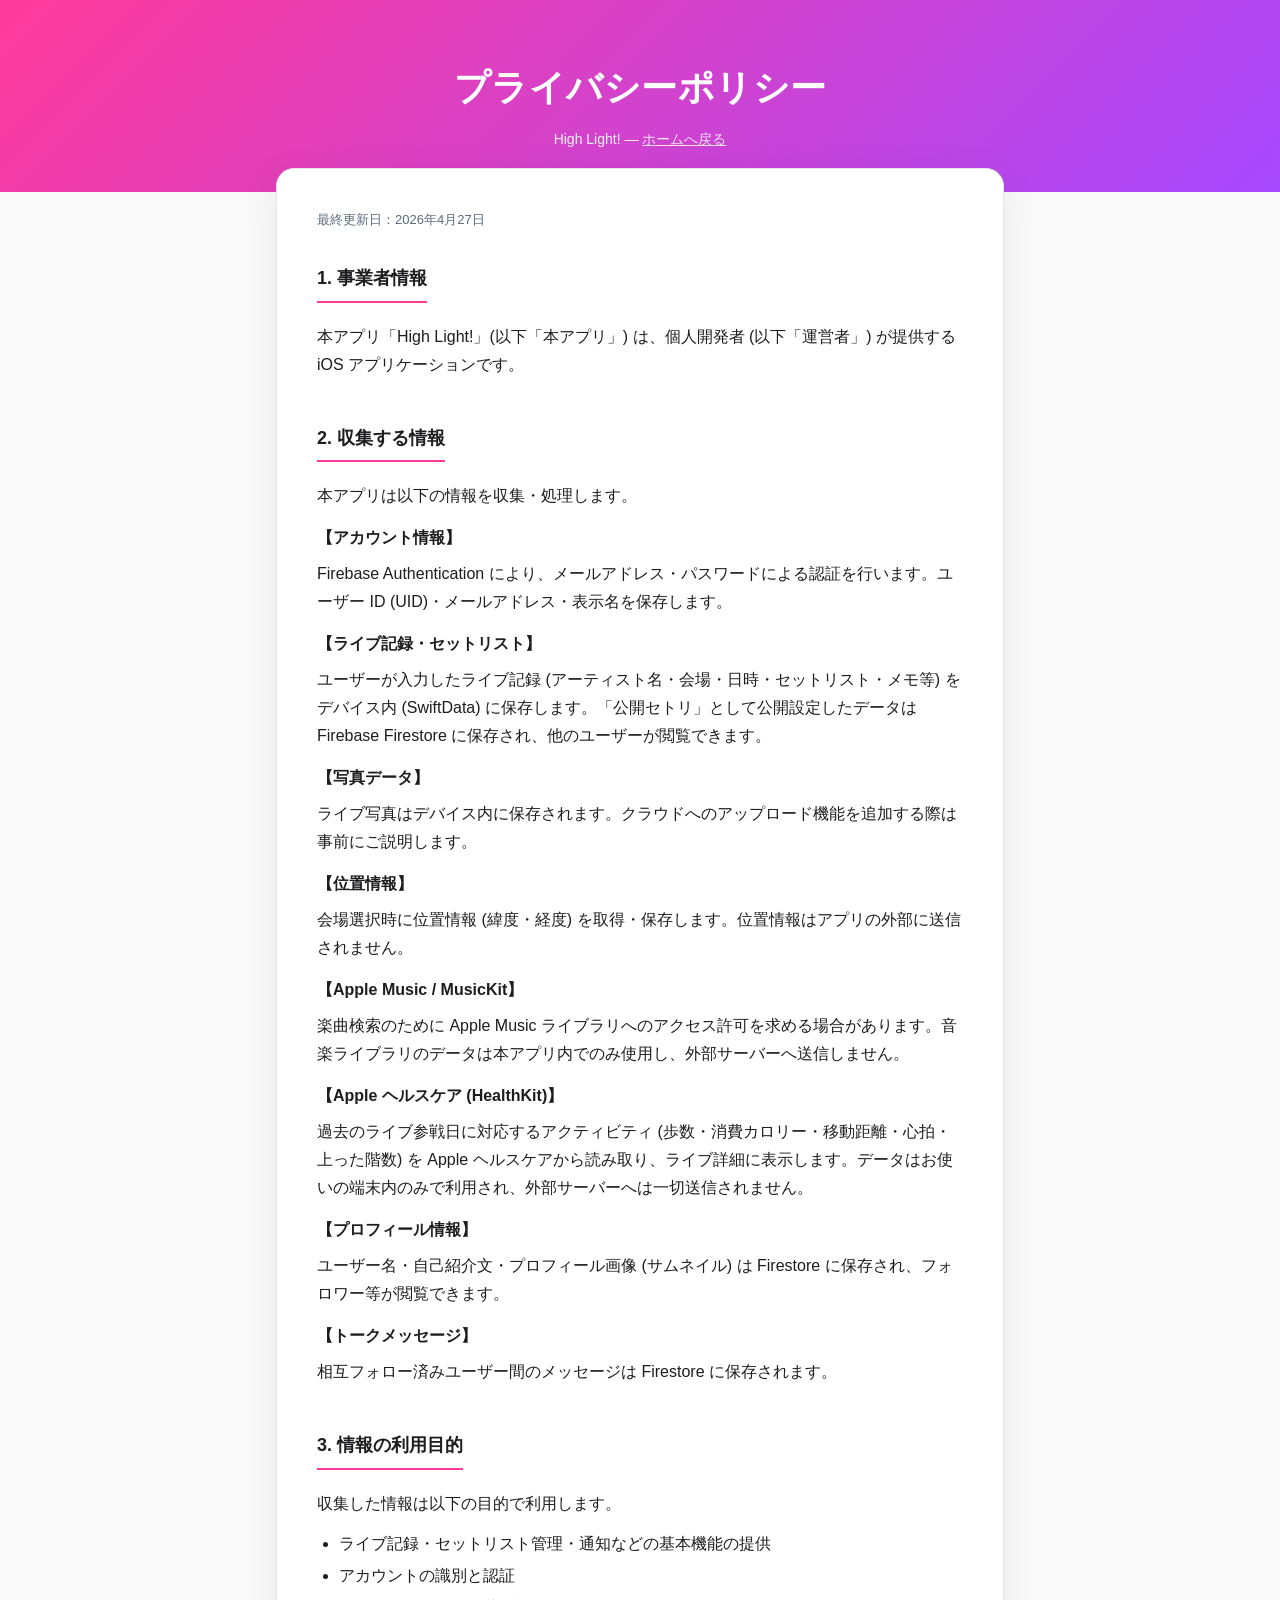
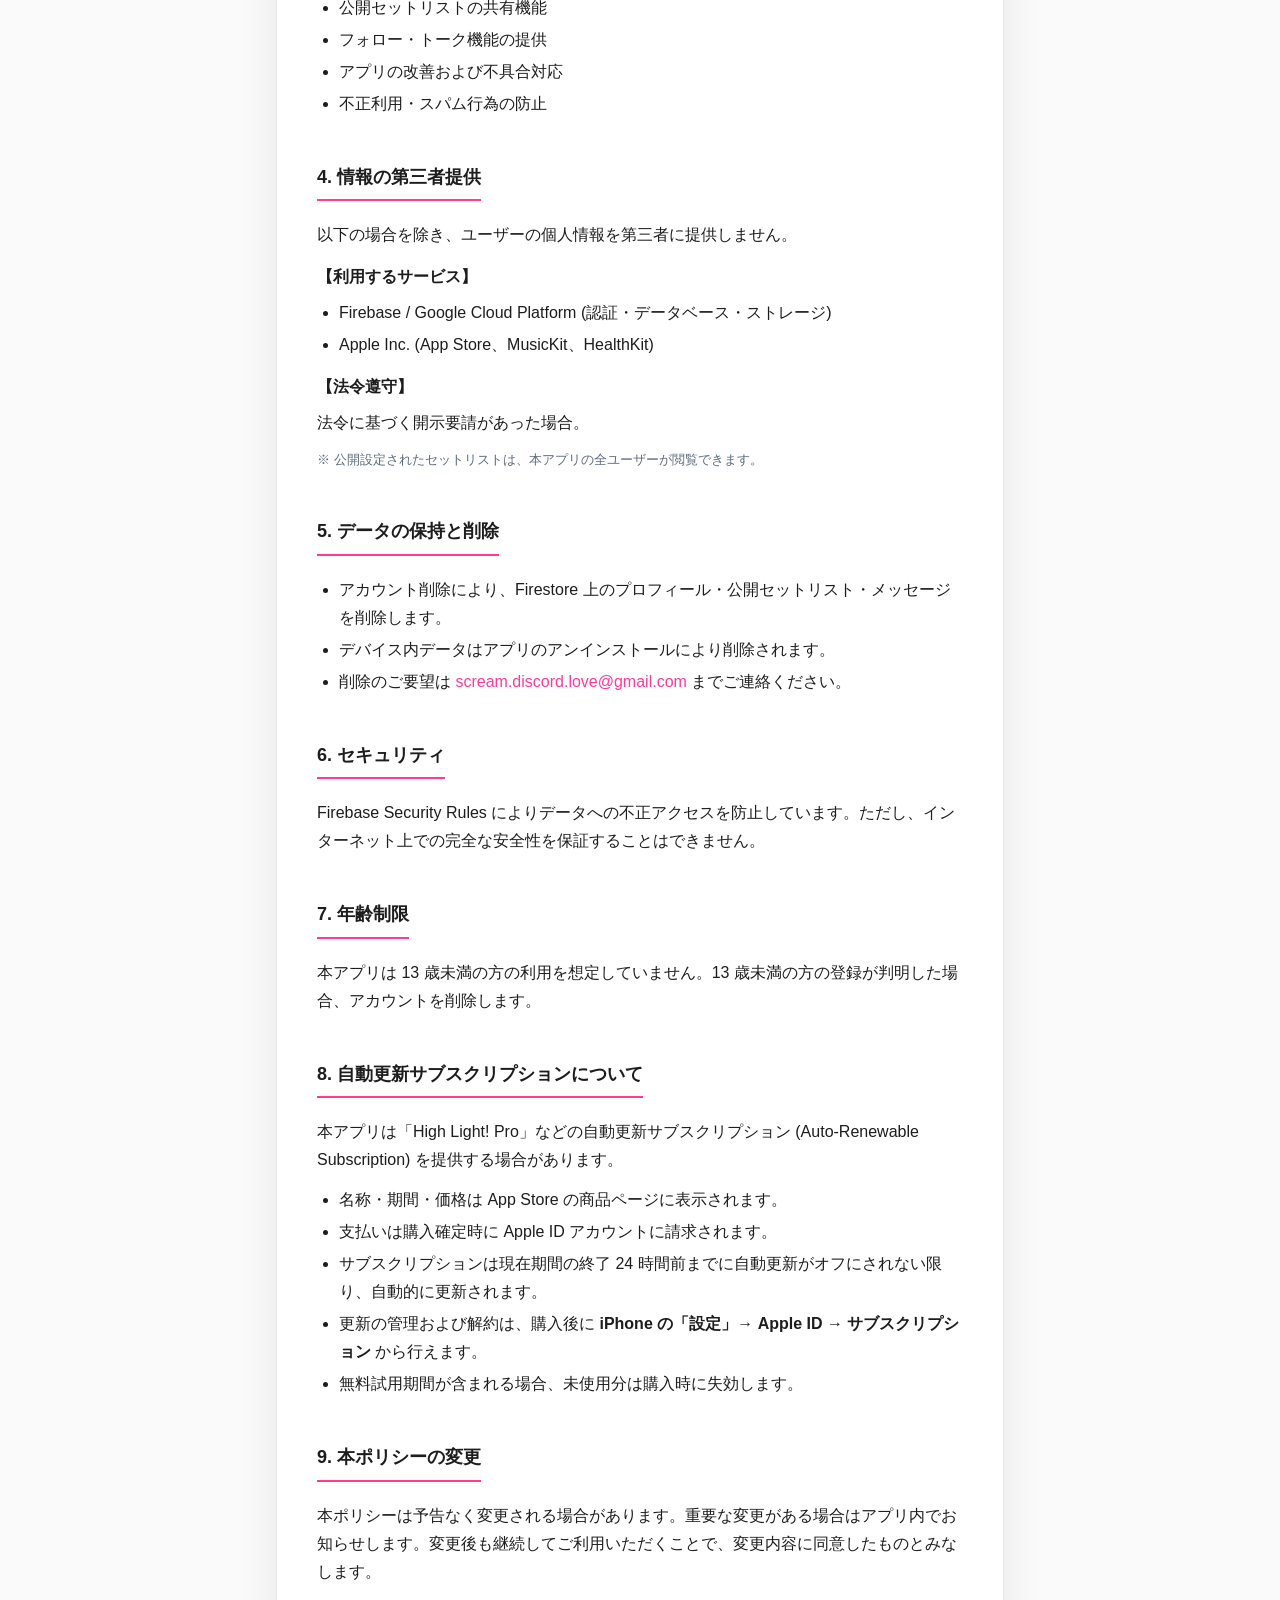
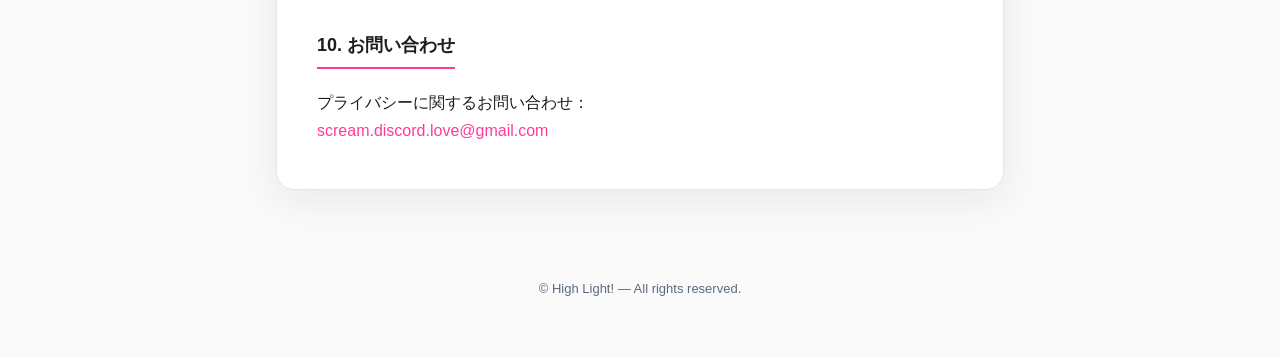
==== privacy.html @ 56b46f57 "feat(lp): プライバシーポリシーページを Web 公開 (privacy.html) App Store Review (Guideline 3.1.2(c)) で Privacy Polic" ====
<!DOCTYPE html>
<html lang="ja">
<head>
  <meta charset="UTF-8" />
  <meta name="viewport" content="width=device-width, initial-scale=1.0" />
  <title>プライバシーポリシー — High Light!</title>
  <meta name="description" content="High Light! のプライバシーポリシー。Firebase・MusicKit などを通じて収集する情報の取り扱いについて説明します。" />
  <meta name="robots" content="index, follow" />
  <link rel="canonical" href="https://ryu-infinity.github.io/High-Light-Pages/privacy.html" />
  <style>
    :root {
      --bg: #fafafa;
      --card: #ffffff;
      --text: #1d1d1f;
      --muted: #5b6b7d;
      --accent: #ff3b9a;
      --border: #e5e5ea;
    }
    * { box-sizing: border-box; }
    html, body { margin: 0; padding: 0; }
    body {
      background: var(--bg);
      color: var(--text);
      font-family: -apple-system, BlinkMacSystemFont, "Hiragino Sans", "Noto Sans JP", "Segoe UI", sans-serif;
      line-height: 1.75;
      -webkit-font-smoothing: antialiased;
      -webkit-text-size-adjust: 100%;
    }
    header {
      background: linear-gradient(135deg, #ff3b9a 0%, #a649ff 100%);
      color: #fff;
      padding: 56px 24px 40px;
      text-align: center;
    }
    header h1 { margin: 0 0 8px; font-size: clamp(28px, 5vw, 36px); font-weight: 800; letter-spacing: 0.5px; }
    header p { margin: 0; opacity: 0.92; font-size: 14px; }
    header a { color: #fff; text-decoration: underline; opacity: 0.92; }
    main {
      max-width: 760px;
      margin: -24px auto 64px;
      padding: 0 16px;
    }
    .card {
      background: var(--card);
      border-radius: 18px;
      padding: 32px clamp(20px, 4vw, 40px);
      box-shadow: 0 10px 40px rgba(20, 20, 40, 0.08);
      border: 1px solid var(--border);
    }
    .updated {
      font-size: 13px;
      color: var(--muted);
      margin-bottom: 28px;
    }
    h2 {
      font-size: 18px;
      font-weight: 700;
      margin: 32px 0 12px;
      padding-bottom: 6px;
      border-bottom: 2px solid var(--accent);
      display: inline-block;
    }
    h2:first-of-type { margin-top: 4px; }
    p { margin: 8px 0 12px; }
    ul { padding-left: 22px; margin: 8px 0 12px; }
    li { margin: 4px 0; }
    .subheading { font-weight: 700; margin: 14px 0 4px; color: var(--text); }
    .note { font-size: 13px; color: var(--muted); }
    a { color: var(--accent); text-decoration: none; }
    a:hover { text-decoration: underline; }
    footer {
      text-align: center;
      padding: 24px 16px 56px;
      color: var(--muted);
      font-size: 13px;
    }
  </style>
</head>
<body>
  <header>
    <h1>プライバシーポリシー</h1>
    <p>High Light! — <a href="https://ryu-infinity.github.io/High-Light-Pages/">ホームへ戻る</a></p>
  </header>

  <main>
    <article class="card">
      <p class="updated">最終更新日：2026年4月27日</p>

      <h2>1. 事業者情報</h2>
      <p>本アプリ「High Light!」(以下「本アプリ」) は、個人開発者 (以下「運営者」) が提供する iOS アプリケーションです。</p>

      <h2>2. 収集する情報</h2>
      <p>本アプリは以下の情報を収集・処理します。</p>

      <div class="subheading">【アカウント情報】</div>
      <p>Firebase Authentication により、メールアドレス・パスワードによる認証を行います。ユーザー ID (UID)・メールアドレス・表示名を保存します。</p>

      <div class="subheading">【ライブ記録・セットリスト】</div>
      <p>ユーザーが入力したライブ記録 (アーティスト名・会場・日時・セットリスト・メモ等) をデバイス内 (SwiftData) に保存します。「公開セトリ」として公開設定したデータは Firebase Firestore に保存され、他のユーザーが閲覧できます。</p>

      <div class="subheading">【写真データ】</div>
      <p>ライブ写真はデバイス内に保存されます。クラウドへのアップロード機能を追加する際は事前にご説明します。</p>

      <div class="subheading">【位置情報】</div>
      <p>会場選択時に位置情報 (緯度・経度) を取得・保存します。位置情報はアプリの外部に送信されません。</p>

      <div class="subheading">【Apple Music / MusicKit】</div>
      <p>楽曲検索のために Apple Music ライブラリへのアクセス許可を求める場合があります。音楽ライブラリのデータは本アプリ内でのみ使用し、外部サーバーへ送信しません。</p>

      <div class="subheading">【Apple ヘルスケア (HealthKit)】</div>
      <p>過去のライブ参戦日に対応するアクティビティ (歩数・消費カロリー・移動距離・心拍・上った階数) を Apple ヘルスケアから読み取り、ライブ詳細に表示します。データはお使いの端末内のみで利用され、外部サーバーへは一切送信されません。</p>

      <div class="subheading">【プロフィール情報】</div>
      <p>ユーザー名・自己紹介文・プロフィール画像 (サムネイル) は Firestore に保存され、フォロワー等が閲覧できます。</p>

      <div class="subheading">【トークメッセージ】</div>
      <p>相互フォロー済みユーザー間のメッセージは Firestore に保存されます。</p>

      <h2>3. 情報の利用目的</h2>
      <p>収集した情報は以下の目的で利用します。</p>
      <ul>
        <li>ライブ記録・セットリスト管理・通知などの基本機能の提供</li>
        <li>アカウントの識別と認証</li>
        <li>公開セットリストの共有機能</li>
        <li>フォロー・トーク機能の提供</li>
        <li>アプリの改善および不具合対応</li>
        <li>不正利用・スパム行為の防止</li>
      </ul>

      <h2>4. 情報の第三者提供</h2>
      <p>以下の場合を除き、ユーザーの個人情報を第三者に提供しません。</p>
      <div class="subheading">【利用するサービス】</div>
      <ul>
        <li>Firebase / Google Cloud Platform (認証・データベース・ストレージ)</li>
        <li>Apple Inc. (App Store、MusicKit、HealthKit)</li>
      </ul>
      <div class="subheading">【法令遵守】</div>
      <p>法令に基づく開示要請があった場合。</p>
      <p class="note">※ 公開設定されたセットリストは、本アプリの全ユーザーが閲覧できます。</p>

      <h2>5. データの保持と削除</h2>
      <ul>
        <li>アカウント削除により、Firestore 上のプロフィール・公開セットリスト・メッセージを削除します。</li>
        <li>デバイス内データはアプリのアンインストールにより削除されます。</li>
        <li>削除のご要望は <a href="mailto:scream.discord.love@gmail.com">scream.discord.love@gmail.com</a> までご連絡ください。</li>
      </ul>

      <h2>6. セキュリティ</h2>
      <p>Firebase Security Rules によりデータへの不正アクセスを防止しています。ただし、インターネット上での完全な安全性を保証することはできません。</p>

      <h2>7. 年齢制限</h2>
      <p>本アプリは 13 歳未満の方の利用を想定していません。13 歳未満の方の登録が判明した場合、アカウントを削除します。</p>

      <h2>8. 自動更新サブスクリプションについて</h2>
      <p>本アプリは「High Light! Pro」などの自動更新サブスクリプション (Auto-Renewable Subscription) を提供する場合があります。</p>
      <ul>
        <li>名称・期間・価格は App Store の商品ページに表示されます。</li>
        <li>支払いは購入確定時に Apple ID アカウントに請求されます。</li>
        <li>サブスクリプションは現在期間の終了 24 時間前までに自動更新がオフにされない限り、自動的に更新されます。</li>
        <li>更新の管理および解約は、購入後に <strong>iPhone の「設定」→ Apple ID → サブスクリプション</strong> から行えます。</li>
        <li>無料試用期間が含まれる場合、未使用分は購入時に失効します。</li>
      </ul>

      <h2>9. 本ポリシーの変更</h2>
      <p>本ポリシーは予告なく変更される場合があります。重要な変更がある場合はアプリ内でお知らせします。変更後も継続してご利用いただくことで、変更内容に同意したものとみなします。</p>

      <h2>10. お問い合わせ</h2>
      <p>プライバシーに関するお問い合わせ：<br />
      <a href="mailto:scream.discord.love@gmail.com">scream.discord.love@gmail.com</a></p>
    </article>
  </main>

  <footer>
    &copy; High Light! — All rights reserved.
  </footer>
</body>
</html>
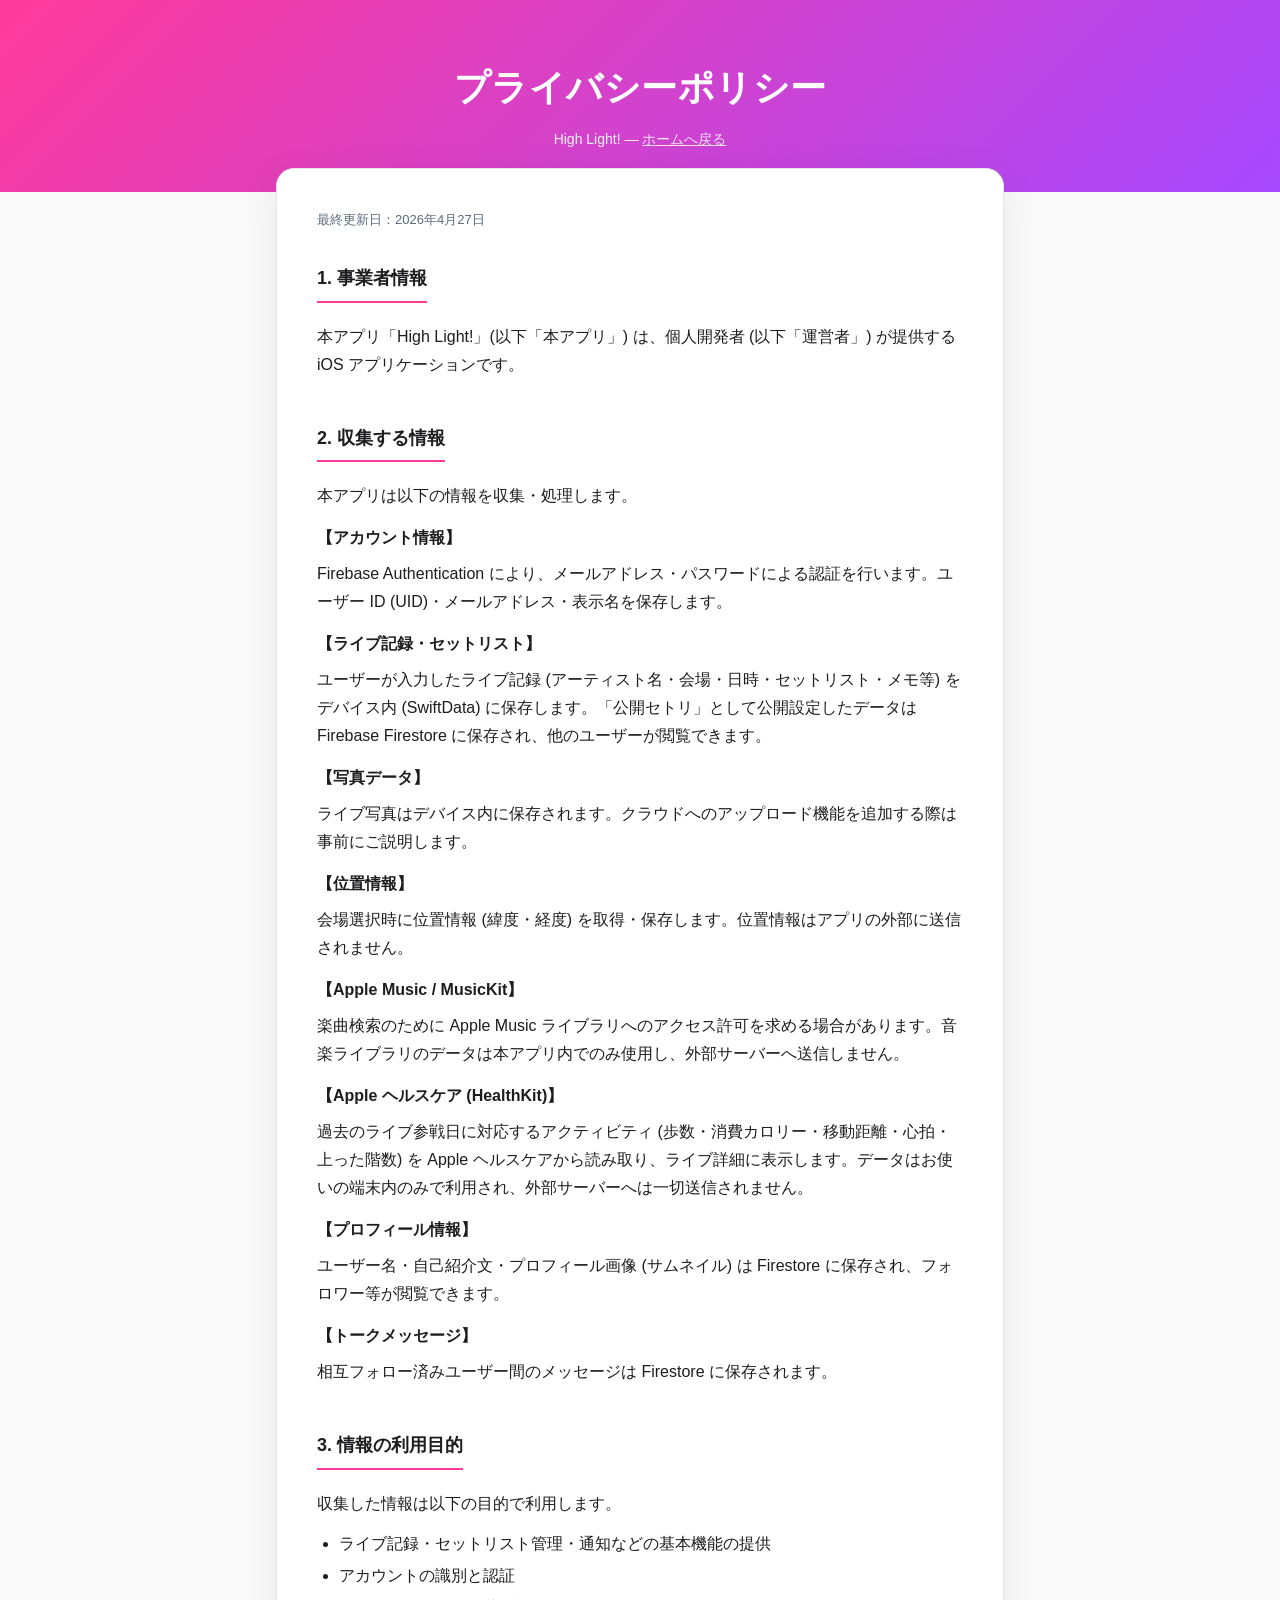
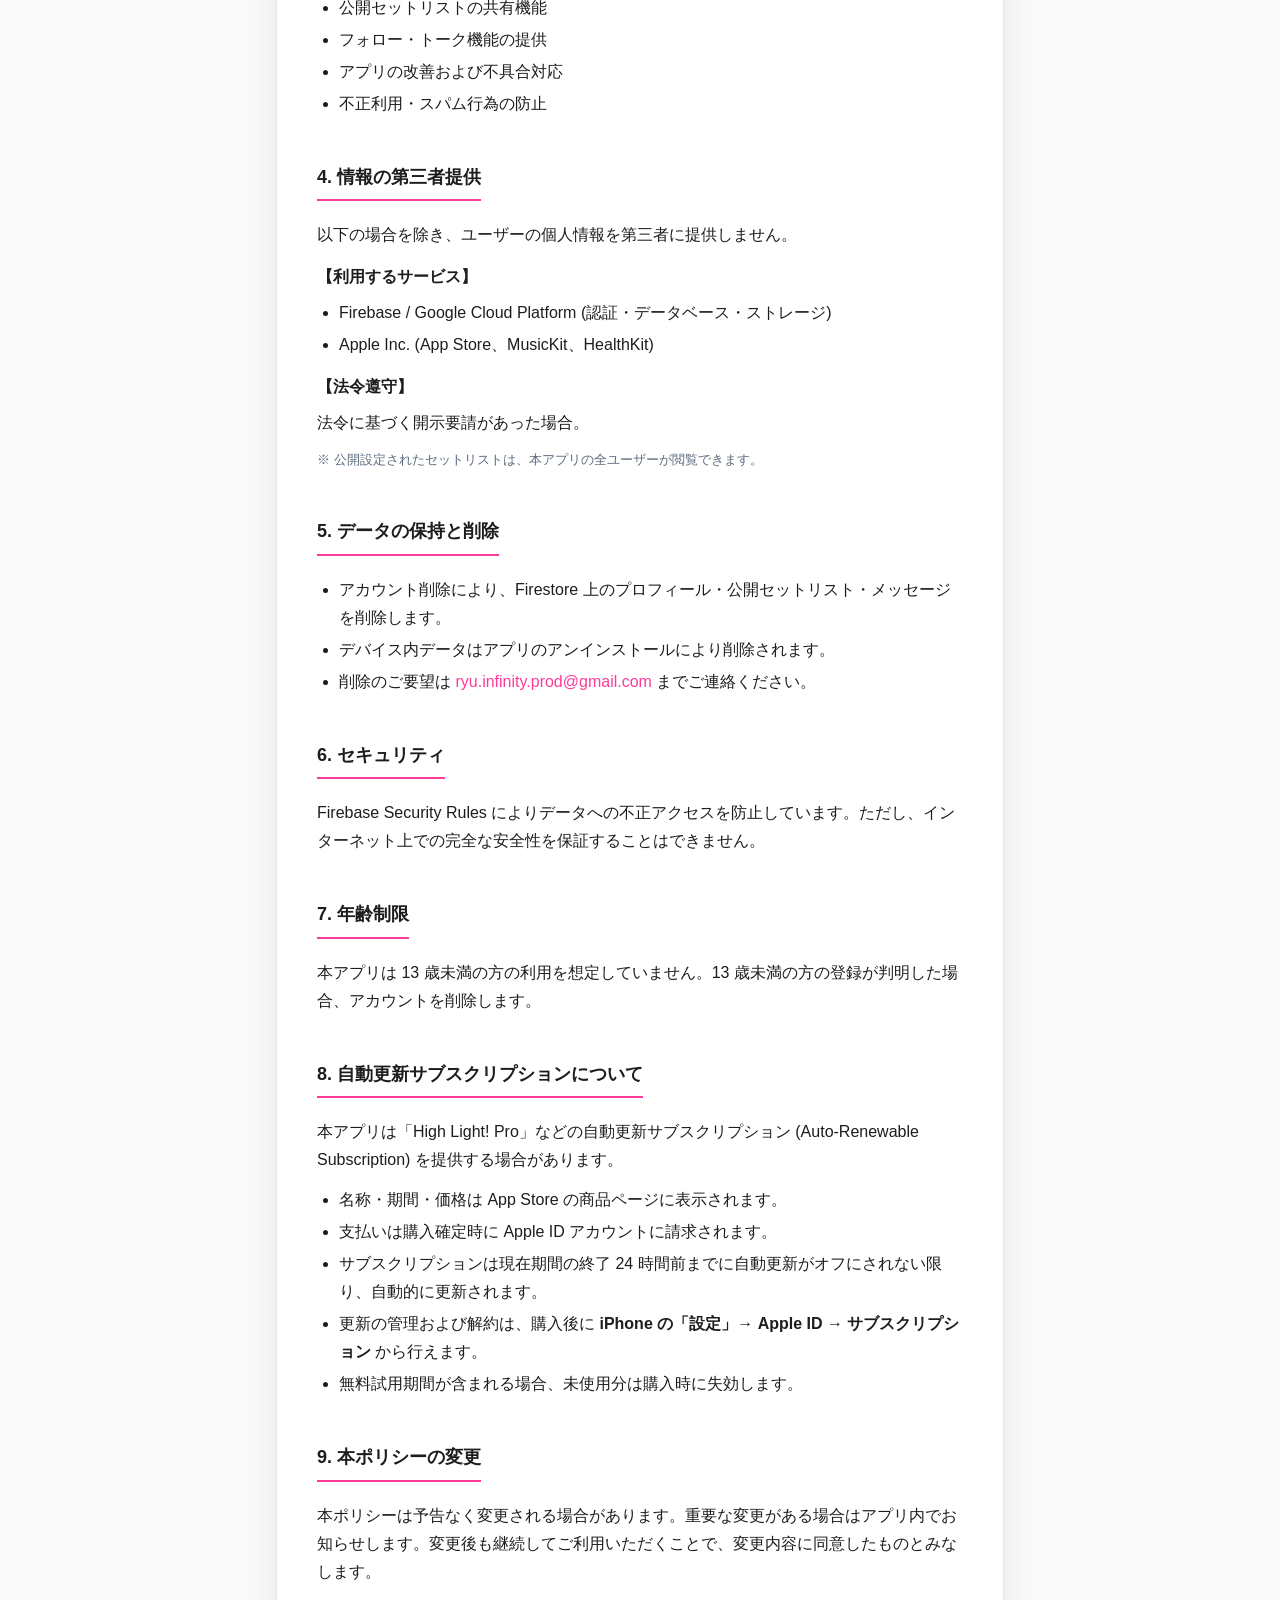
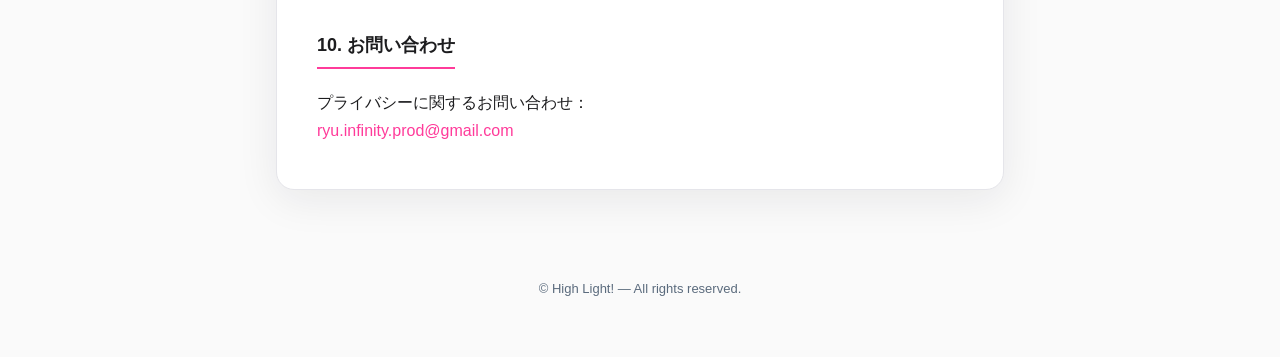
==== commit 3bf8b20a: "docs: お問い合わせ先メールをryu.infinity.prod@gmail.comに統一 オトノハのサポート/プライバシー、およびHigh Light!プライバシーの 連絡先メールアドレスを差し" ====
--- a/privacy.html
+++ b/privacy.html
@@ -142,7 +142,7 @@
       <ul>
         <li>アカウント削除により、Firestore 上のプロフィール・公開セットリスト・メッセージを削除します。</li>
         <li>デバイス内データはアプリのアンインストールにより削除されます。</li>
-        <li>削除のご要望は <a href="mailto:scream.discord.love@gmail.com">scream.discord.love@gmail.com</a> までご連絡ください。</li>
+        <li>削除のご要望は <a href="mailto:ryu.infinity.prod@gmail.com">ryu.infinity.prod@gmail.com</a> までご連絡ください。</li>
       </ul>
 
       <h2>6. セキュリティ</h2>
@@ -166,7 +166,7 @@
 
       <h2>10. お問い合わせ</h2>
       <p>プライバシーに関するお問い合わせ：<br />
-      <a href="mailto:scream.discord.love@gmail.com">scream.discord.love@gmail.com</a></p>
+      <a href="mailto:ryu.infinity.prod@gmail.com">ryu.infinity.prod@gmail.com</a></p>
     </article>
   </main>
 
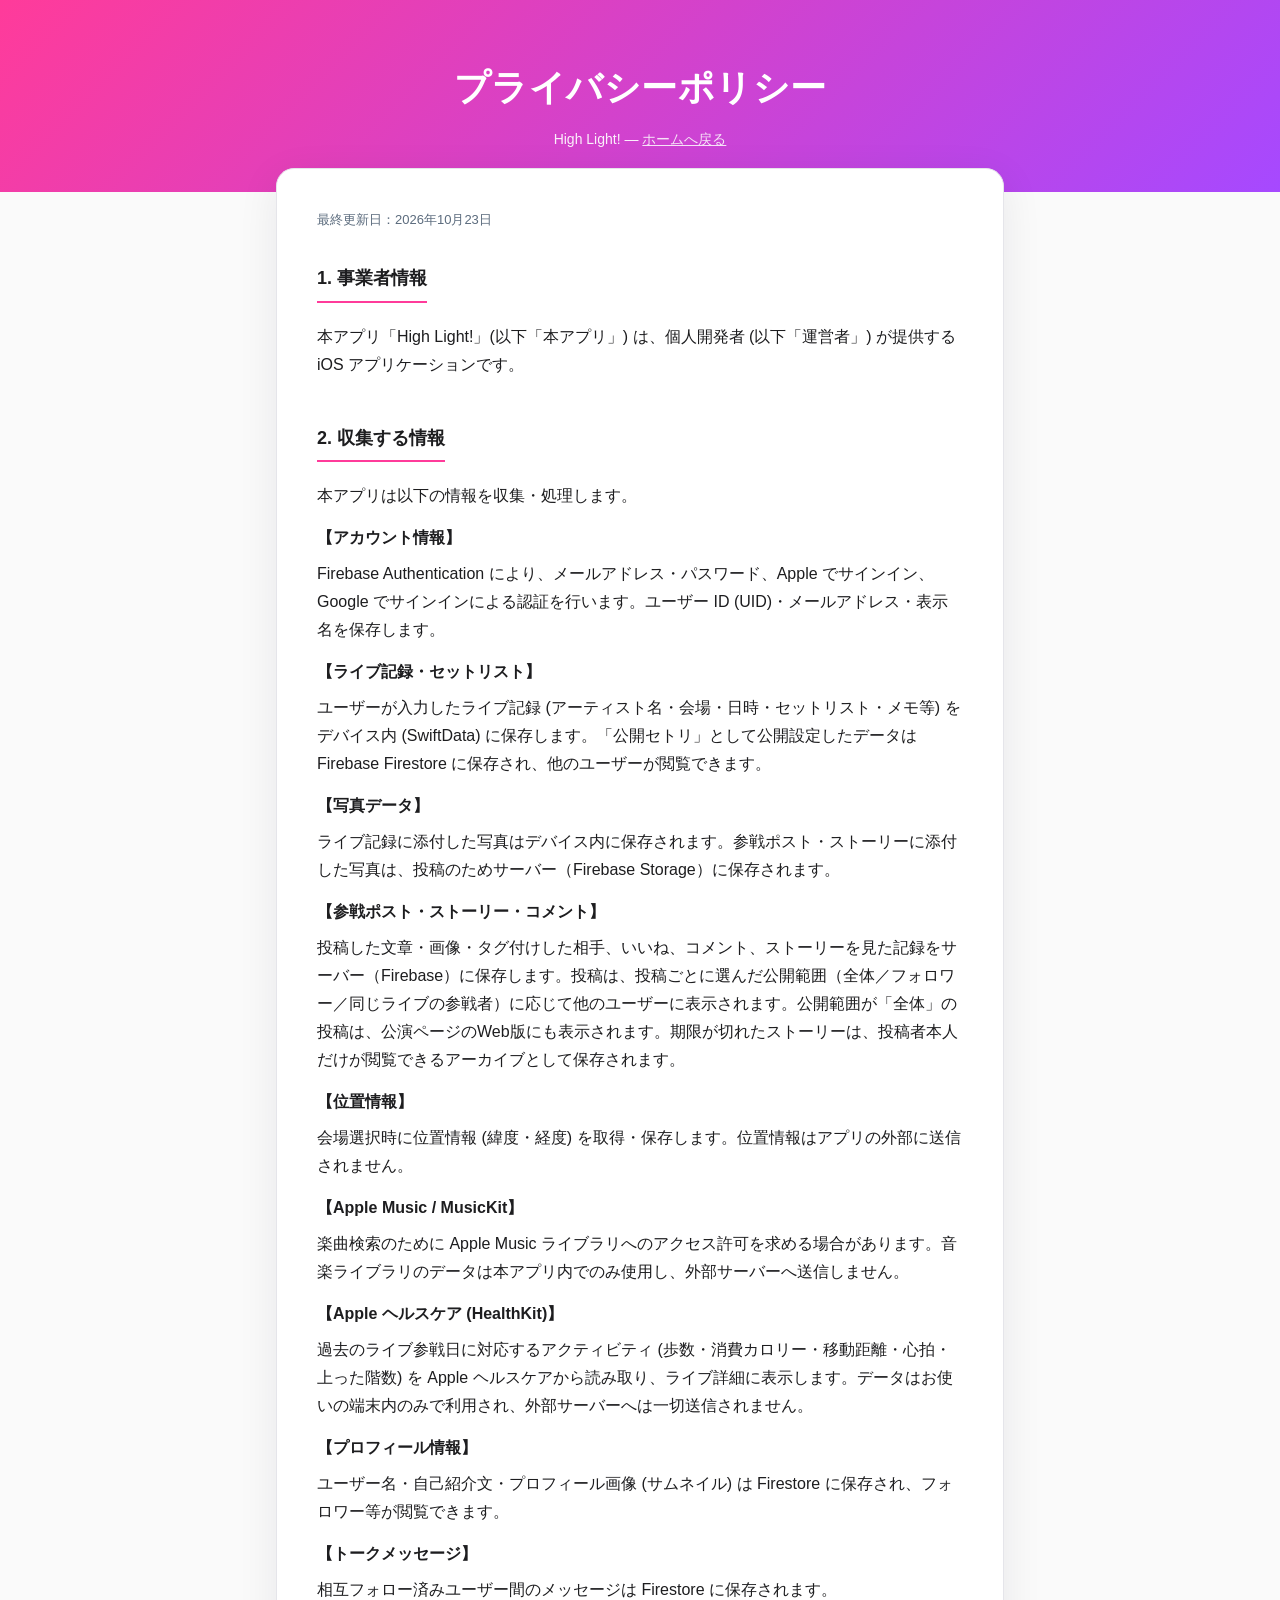
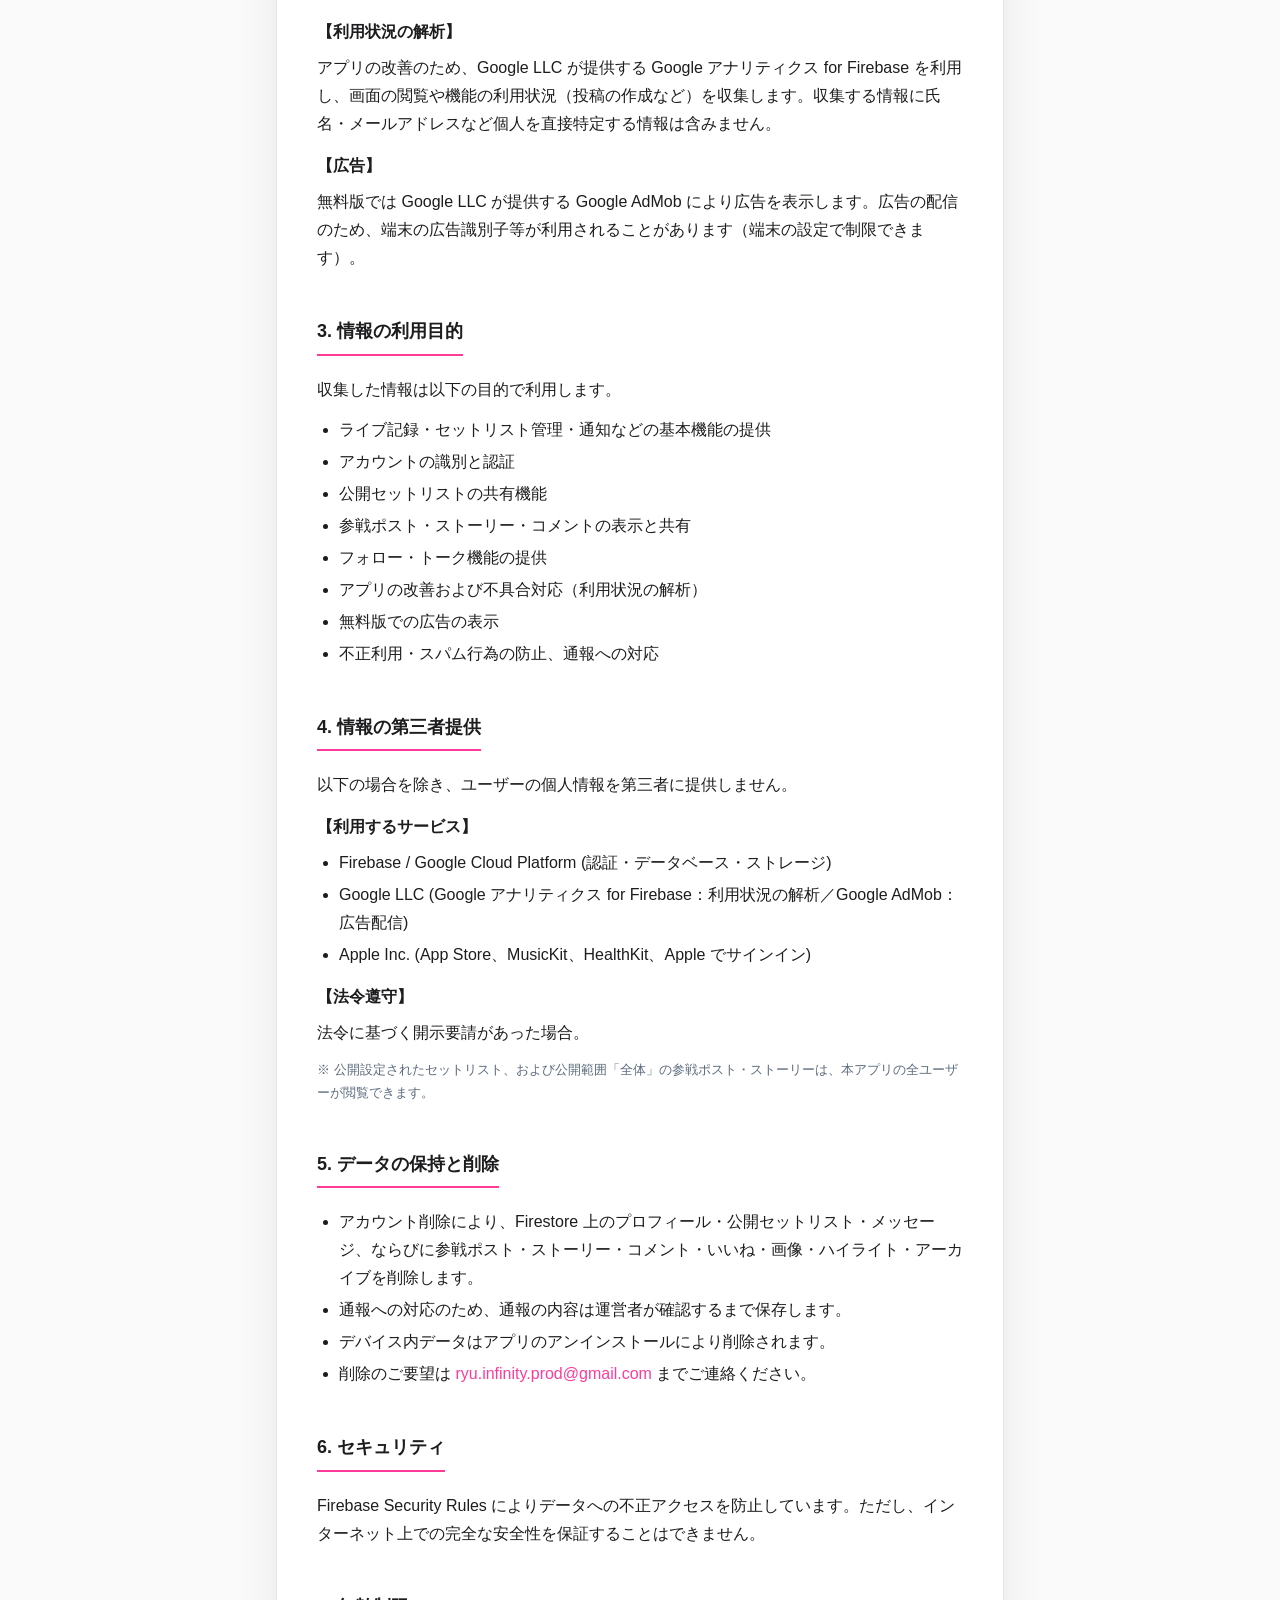
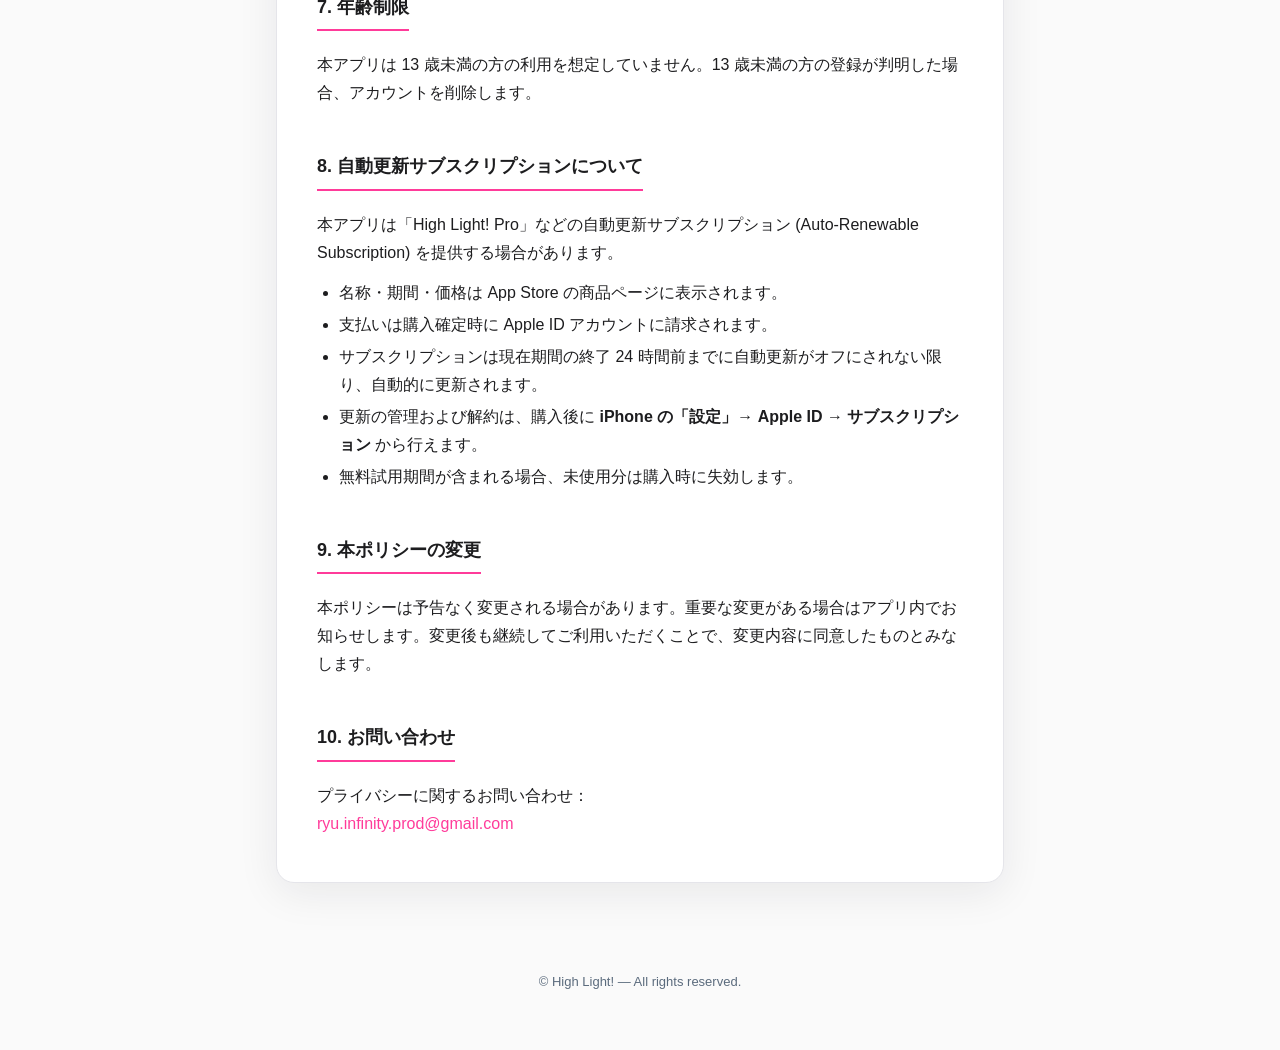
==== commit fafe064b: "High Light! プライバシーポリシー改定: 参戦ポスト・ストーリー、Google アナリティクス、AdMob、削除範囲 Co-Authored-By: Claude Opus 5.5 <nor" ====
--- a/privacy.html
+++ b/privacy.html
@@ -84,7 +84,7 @@
 
   <main>
     <article class="card">
-      <p class="updated">最終更新日：2026年4月27日</p>
+      <p class="updated">最終更新日：2026年10月23日</p>
 
       <h2>1. 事業者情報</h2>
       <p>本アプリ「High Light!」(以下「本アプリ」) は、個人開発者 (以下「運営者」) が提供する iOS アプリケーションです。</p>
@@ -93,13 +93,16 @@
       <p>本アプリは以下の情報を収集・処理します。</p>
 
       <div class="subheading">【アカウント情報】</div>
-      <p>Firebase Authentication により、メールアドレス・パスワードによる認証を行います。ユーザー ID (UID)・メールアドレス・表示名を保存します。</p>
+      <p>Firebase Authentication により、メールアドレス・パスワード、Apple でサインイン、Google でサインインによる認証を行います。ユーザー ID (UID)・メールアドレス・表示名を保存します。</p>
 
       <div class="subheading">【ライブ記録・セットリスト】</div>
       <p>ユーザーが入力したライブ記録 (アーティスト名・会場・日時・セットリスト・メモ等) をデバイス内 (SwiftData) に保存します。「公開セトリ」として公開設定したデータは Firebase Firestore に保存され、他のユーザーが閲覧できます。</p>
 
       <div class="subheading">【写真データ】</div>
-      <p>ライブ写真はデバイス内に保存されます。クラウドへのアップロード機能を追加する際は事前にご説明します。</p>
+      <p>ライブ記録に添付した写真はデバイス内に保存されます。参戦ポスト・ストーリーに添付した写真は、投稿のためサーバー（Firebase Storage）に保存されます。</p>
+
+      <div class="subheading">【参戦ポスト・ストーリー・コメント】</div>
+      <p>投稿した文章・画像・タグ付けした相手、いいね、コメント、ストーリーを見た記録をサーバー（Firebase）に保存します。投稿は、投稿ごとに選んだ公開範囲（全体／フォロワー／同じライブの参戦者）に応じて他のユーザーに表示されます。公開範囲が「全体」の投稿は、公演ページのWeb版にも表示されます。期限が切れたストーリーは、投稿者本人だけが閲覧できるアーカイブとして保存されます。</p>
 
       <div class="subheading">【位置情報】</div>
       <p>会場選択時に位置情報 (緯度・経度) を取得・保存します。位置情報はアプリの外部に送信されません。</p>
@@ -116,15 +119,23 @@
       <div class="subheading">【トークメッセージ】</div>
       <p>相互フォロー済みユーザー間のメッセージは Firestore に保存されます。</p>
 
+      <div class="subheading">【利用状況の解析】</div>
+      <p>アプリの改善のため、Google LLC が提供する Google アナリティクス for Firebase を利用し、画面の閲覧や機能の利用状況（投稿の作成など）を収集します。収集する情報に氏名・メールアドレスなど個人を直接特定する情報は含みません。</p>
+
+      <div class="subheading">【広告】</div>
+      <p>無料版では Google LLC が提供する Google AdMob により広告を表示します。広告の配信のため、端末の広告識別子等が利用されることがあります（端末の設定で制限できます）。</p>
+
       <h2>3. 情報の利用目的</h2>
       <p>収集した情報は以下の目的で利用します。</p>
       <ul>
         <li>ライブ記録・セットリスト管理・通知などの基本機能の提供</li>
         <li>アカウントの識別と認証</li>
         <li>公開セットリストの共有機能</li>
+        <li>参戦ポスト・ストーリー・コメントの表示と共有</li>
         <li>フォロー・トーク機能の提供</li>
-        <li>アプリの改善および不具合対応</li>
-        <li>不正利用・スパム行為の防止</li>
+        <li>アプリの改善および不具合対応（利用状況の解析）</li>
+        <li>無料版での広告の表示</li>
+        <li>不正利用・スパム行為の防止、通報への対応</li>
       </ul>
 
       <h2>4. 情報の第三者提供</h2>
@@ -132,15 +143,17 @@
       <div class="subheading">【利用するサービス】</div>
       <ul>
         <li>Firebase / Google Cloud Platform (認証・データベース・ストレージ)</li>
-        <li>Apple Inc. (App Store、MusicKit、HealthKit)</li>
+        <li>Google LLC (Google アナリティクス for Firebase：利用状況の解析／Google AdMob：広告配信)</li>
+        <li>Apple Inc. (App Store、MusicKit、HealthKit、Apple でサインイン)</li>
       </ul>
       <div class="subheading">【法令遵守】</div>
       <p>法令に基づく開示要請があった場合。</p>
-      <p class="note">※ 公開設定されたセットリストは、本アプリの全ユーザーが閲覧できます。</p>
+      <p class="note">※ 公開設定されたセットリスト、および公開範囲「全体」の参戦ポスト・ストーリーは、本アプリの全ユーザーが閲覧できます。</p>
 
       <h2>5. データの保持と削除</h2>
       <ul>
-        <li>アカウント削除により、Firestore 上のプロフィール・公開セットリスト・メッセージを削除します。</li>
+        <li>アカウント削除により、Firestore 上のプロフィール・公開セットリスト・メッセージ、ならびに参戦ポスト・ストーリー・コメント・いいね・画像・ハイライト・アーカイブを削除します。</li>
+        <li>通報への対応のため、通報の内容は運営者が確認するまで保存します。</li>
         <li>デバイス内データはアプリのアンインストールにより削除されます。</li>
         <li>削除のご要望は <a href="mailto:ryu.infinity.prod@gmail.com">ryu.infinity.prod@gmail.com</a> までご連絡ください。</li>
       </ul>
